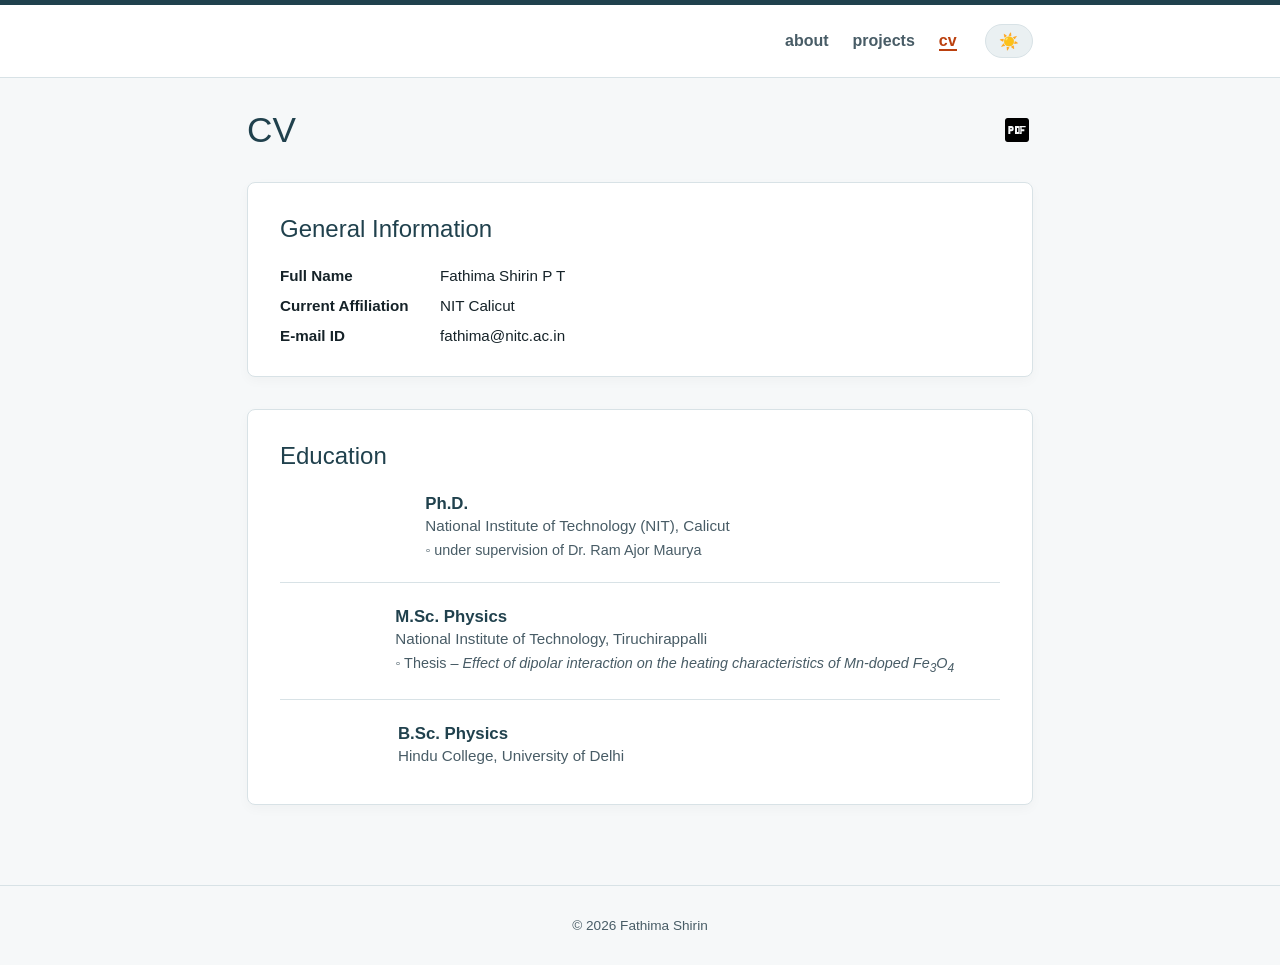
==== cv.html @ 1faa9086 "Update cv.html" ====
<!DOCTYPE html>
<html lang="en">
<head>
    <meta charset="UTF-8">
    <meta name="viewport" content="width=device-width, initial-scale=1.0">
    <title>CV - Fathima Shirin P T</title>
    <link rel="stylesheet" href="style.css?v=4">
    <script src="theme.js"></script>
    <style>
        .cv-header {
            display: flex;
            justify-content: space-between;
            align-items: center;
            margin-bottom: 2rem;
        }

        .cv-header h1 {
            font-size: 2.2rem;
            font-weight: 400;
        }

        .pdf-link {
            display: flex;
            align-items: center;
            text-decoration: none;
            transition: transform 0.2s ease;
        }

        .pdf-link:hover {
            transform: scale(1.1);
        }

        .pdf-icon {
            width: 32px;
            height: 32px;
            fill: var(--accent-color);
        }

        .cv-card {
            background: var(--card-bg);
            border: 1px solid var(--border-color);
            border-radius: 8px;
            padding: 2rem;
            margin-bottom: 2rem;
            box-shadow: 0 4px 12px rgba(0, 0, 0, 0.03);
        }

        .cv-card h2 {
            font-size: 1.5rem;
            font-weight: 400;
            margin-bottom: 1.5rem;
        }

        .info-grid {
            display: grid;
            grid-template-columns: 160px 1fr;
            row-gap: 0.8rem;
            font-size: 0.95rem;
        }

        .info-label {
            font-weight: 700;
        }

        .info-value a {
            color: var(--accent-color);
            text-decoration: none;
        }

        .info-value a:hover {
            text-decoration: underline;
        }

        .edu-item {
            display: flex;
            gap: 2rem;
            padding-bottom: 1.5rem;
            margin-bottom: 1.5rem;
            border-bottom: 1px solid var(--border-color);
        }

        .edu-item:last-child {
            border-bottom: none;
            padding-bottom: 0;
            margin-bottom: 0;
        }

        .date-badge {
            background: var(--badge-bg);
            color: #ffffff;
            font-size: 0.75rem;
            font-weight: 700;
            padding: 0.3rem 0.6rem;
            border-radius: 4px;
            height: fit-content;
            white-space: nowrap;
        }

        .edu-details h3 {
            font-size: 1.05rem;
            font-weight: 700;
            margin-bottom: 0.2rem;
        }

        .edu-details .institution {
            color: var(--text-muted);
            font-size: 0.95rem;
            margin-bottom: 0.5rem;
        }

        .edu-details ul {
            list-style: none;
            color: var(--text-muted);
            font-size: 0.9rem;
        }

        .edu-details li::before {
            content: "◦ ";
        }
    </style>
</head>
<body>

    <header>
        <nav>
            <div class="nav-right">
                <ul class="nav-links">
                    <li><a href="index.html">about</a></li>
                    <li><a href="projects.html">projects</a></li>
                    <li><a href="cv.html" class="active">cv</a></li>
                </ul>
                <button class="theme-toggle" id="themeBtn" onclick="toggleTheme()" aria-label="Toggle theme">☀️</button>
            </div>
        </nav>
    </header>

    <main>
        <div class="cv-header">
            <h1>CV</h1>
            <a href="your-resume.pdf" class="pdf-link" target="_blank" title="Download PDF Resume">
                <svg class="pdf-icon" viewBox="0 0 24 24">
                    <path d="M19 3H5c-1.1 0-2 .9-2 2v14c0 1.1.9 2 2 2h14c1.1 0 2-.9 2-2V5c0-1.1-.9-2-2-2zm-9.5 8.5c0 .8-.7 1.5-1.5 1.5H7v2H5.5V9H8c.8 0 1.5.7 1.5 1.5v1zm5 2c0 .8-.7 1.5-1.5 1.5h-2.5V9H13c.8 0 1.5.7 1.5 1.5v3zm4-3.5h-3v1.5h2v1.5h-2V15h-1.5V9h4.5v1.5zM7 10.5h1v1H7v-1zm5 0h1v3h-1v-3z"/>
                </svg>
            </a>
        </div>

        <!-- General Information Card -->
        <div class="cv-card">
            <h2>General Information</h2>
            <div class="info-grid">
                <div class="info-label">Full Name</div>
                <div class="info-value">Fathima Shirin P T</div>

                <div class="info-label">Current Affiliation</div>
                <div class="info-value">NIT Calicut</div>

                <div class="info-label">E-mail ID</div>
                <div class="info-value"><a href="mailto:fathima_p250546ph@nitc.ac.in">fathima@nitc.ac.in</a></div>
            </div>
        </div>

        <!-- Education Card -->
        <div class="cv-card">
            <h2>Education</h2>
            
            <div class="edu-item">
                <div class="date-badge">2025 - PRESENT</div>
                <div class="edu-details">
                    <h3>Ph.D.</h3>
                    <p class="institution">National Institute of Technology (NIT), Calicut</p>
                    <ul>
                        <li>under supervision of Dr. Ram Ajor Maurya</li>
                    </ul>
                </div>
            </div>

            <div class="edu-item">
                <div class="date-badge">2020 - 2022</div>
                <div class="edu-details">
                    <h3>M.Sc. Physics</h3>
                    <p class="institution">National Institute of Technology, Tiruchirappalli</p>
                    <ul>
                       <li>
    Thesis – <i>Effect of dipolar interaction on the heating characteristics of Mn-doped Fe<sub>3</sub>O<sub>4</sub></i>
</li>
</div>
</div>
                        <div class="edu-item">
    <div class="date-badge">2017 – 2020</div>

    <div class="edu-details">
        <h3>B.Sc. Physics</h3>
        <p class="institution">Hindu College, University of Delhi</p>
    </div>
</div>

                        
                    </ul>
                </div>
            </div>
        </div>
    </main>

    <footer>&copy; 2026 Fathima Shirin</footer>

</body>
</html>
---- style.css ----
/* Color Palette Extracted from Artwork:
   Dark Navy Teal | Deep Petrol Teal | Burnt Rust | Ochre Brown | Vibrant Warm Orange | Light Powder Teal
*/

:root {
    /* LIGHT MODE: Darker, rich shades for high contrast readability */
    --bg-color: #f6f8f9;               /* Clean off-white background */
    --card-bg: #ffffff;               /* Crisp card background */
    --text-primary: #152228;          /* Deep dark slate navy text */
    --text-muted: #485c66;           /* Muted petrol teal text */
    
    --primary-accent: #20414d;       /* Dark petrol teal for headings & primary accents */
    --secondary-accent: #bb400e;     /* Deep burnt rust for buttons, links & borders */
    --highlight: #9c4f10;            /* Warm ochre for secondary elements */

    --border-color: #d8e2e6;          /* Soft slate blue border */
    --card-border: #bb400e;           /* Burnt rust accent border */
    --tag-bg: #eaf0f2;                /* Light powder teal tag background */
}

[data-theme="dark"] {
    /* DARK MODE: Lighter, vibrant shades for contrast on dark backgrounds */
    --bg-color: #0f181c;               /* Deep slate dark canvas */
    --card-bg: #18252c;               /* Dark petrol card background */
    --text-primary: #e6f0f3;          /* Soft light teal text */
    --text-muted: #9bb0b8;           /* Muted sage-blue text */
    
    --primary-accent: #a4c4cc;       /* Soft light powder teal for headings */
    --secondary-accent: #f07826;     /* Vibrant warm orange for active links & buttons */
    --highlight: #d15d19;            /* Bright burnt orange for badges & highlights */

    --border-color: #2a3c45;          /* Muted dark slate border */
    --card-border: #f07826;           /* Orange accent border */
    --tag-bg: #23343c;                /* Dark teal tag background */
}

/* Base Reset & Typography */
* {
    box-sizing: border-box;
    margin: 0;
    padding: 0;
    font-family: -apple-system, BlinkMacSystemFont, "Segoe UI", Roboto, sans-serif;
    transition: background-color 0.25s ease, color 0.25s ease, border-color 0.25s ease;
}

body {
    background-color: var(--bg-color);
    color: var(--text-primary);
    min-height: 100vh;
    display: flex;
    flex-direction: column;
}

/* Header & Navigation */
header {
    background: var(--card-bg);
    border-top: 5px solid var(--primary-accent);
    border-bottom: 1px solid var(--border-color);
}

nav {
    max-width: 850px;
    margin: 0 auto;
    display: flex;
    justify-content: flex-end;
    align-items: center;
    padding: 1.2rem 2rem;
}

.nav-right {
    display: flex;
    align-items: center;
    gap: 1.8rem;
}

.nav-links {
    display: flex;
    list-style: none;
    gap: 1.5rem;
}

.nav-links a {
    text-decoration: none;
    color: var(--text-muted);
    font-size: 1rem;
    font-weight: 600;
    text-transform: lowercase;
}

.nav-links a:hover,
.nav-links a.active {
    color: var(--secondary-accent);
    border-bottom: 2px solid var(--secondary-accent);
}

/* Theme Toggle Button */
.theme-toggle {
    background: var(--tag-bg);
    border: 1px solid var(--border-color);
    color: var(--text-primary);
    padding: 0.4rem 0.8rem;
    border-radius: 20px;
    cursor: pointer;
    font-size: 1rem;
    display: flex;
    align-items: center;
    justify-content: center;
}

/* Layout */
main {
    flex: 1;
    max-width: 850px;
    width: 100%;
    margin: 2rem auto 3rem auto;
    padding: 0 2rem;
}

/* Typography & Links */
h1, h2, h3 {
    color: var(--primary-accent);
}

a {
    color: var(--secondary-accent);
}

/* Cards */
.card, .cv-card, .projects-card {
    background: var(--card-bg);
    border: 1px solid var(--border-color);
    border-left: 4px solid var(--card-border);
    border-radius: 8px;
    padding: 2rem;
    margin-bottom: 2rem;
    box-shadow: 0 4px 12px rgba(0, 0, 0, 0.05);
}

/* Footer */
footer {
    text-align: center;
    padding: 2rem;
    color: var(--text-muted);
    font-size: 0.85rem;
    border-top: 1px solid var(--border-color);
}
/* Footer */
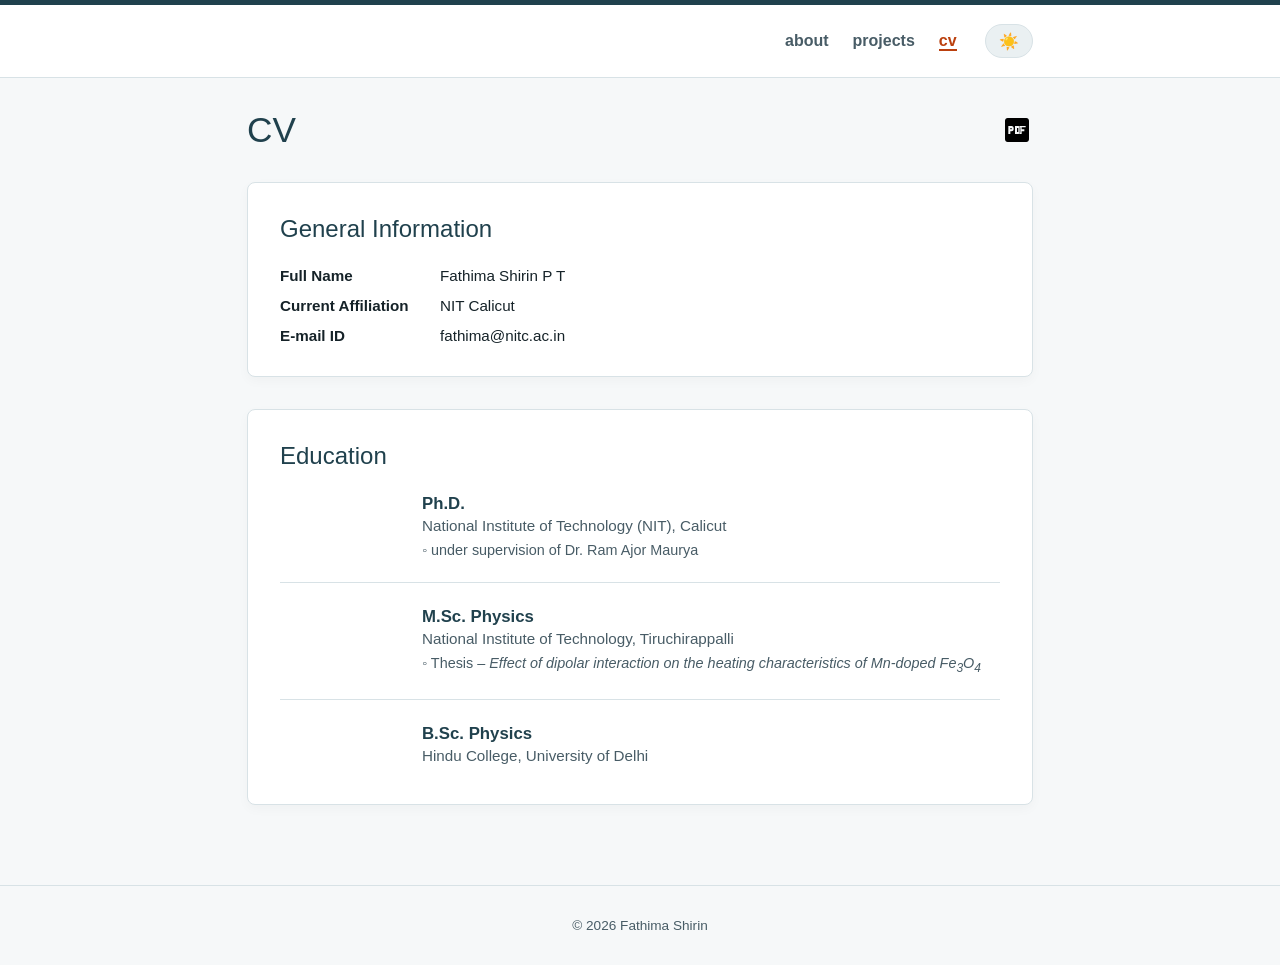
==== commit 99099d3a: "Update cv.html" ====
--- a/cv.html
+++ b/cv.html
@@ -86,15 +86,17 @@
         }
 
         .date-badge {
-            background: var(--badge-bg);
-            color: #ffffff;
-            font-size: 0.75rem;
-            font-weight: 700;
-            padding: 0.3rem 0.6rem;
-            border-radius: 4px;
-            height: fit-content;
-            white-space: nowrap;
-        }
+    background: var(--badge-bg);
+    color: #fff;
+    font-size: 0.75rem;
+    font-weight: 700;
+    padding: 0.35rem 0.7rem;
+    border-radius: 4px;
+    width: 110px;          /* Fixed width */
+    text-align: center;
+    flex-shrink: 0;
+    white-space: nowrap;
+}
 
         .edu-details h3 {
             font-size: 1.05rem;
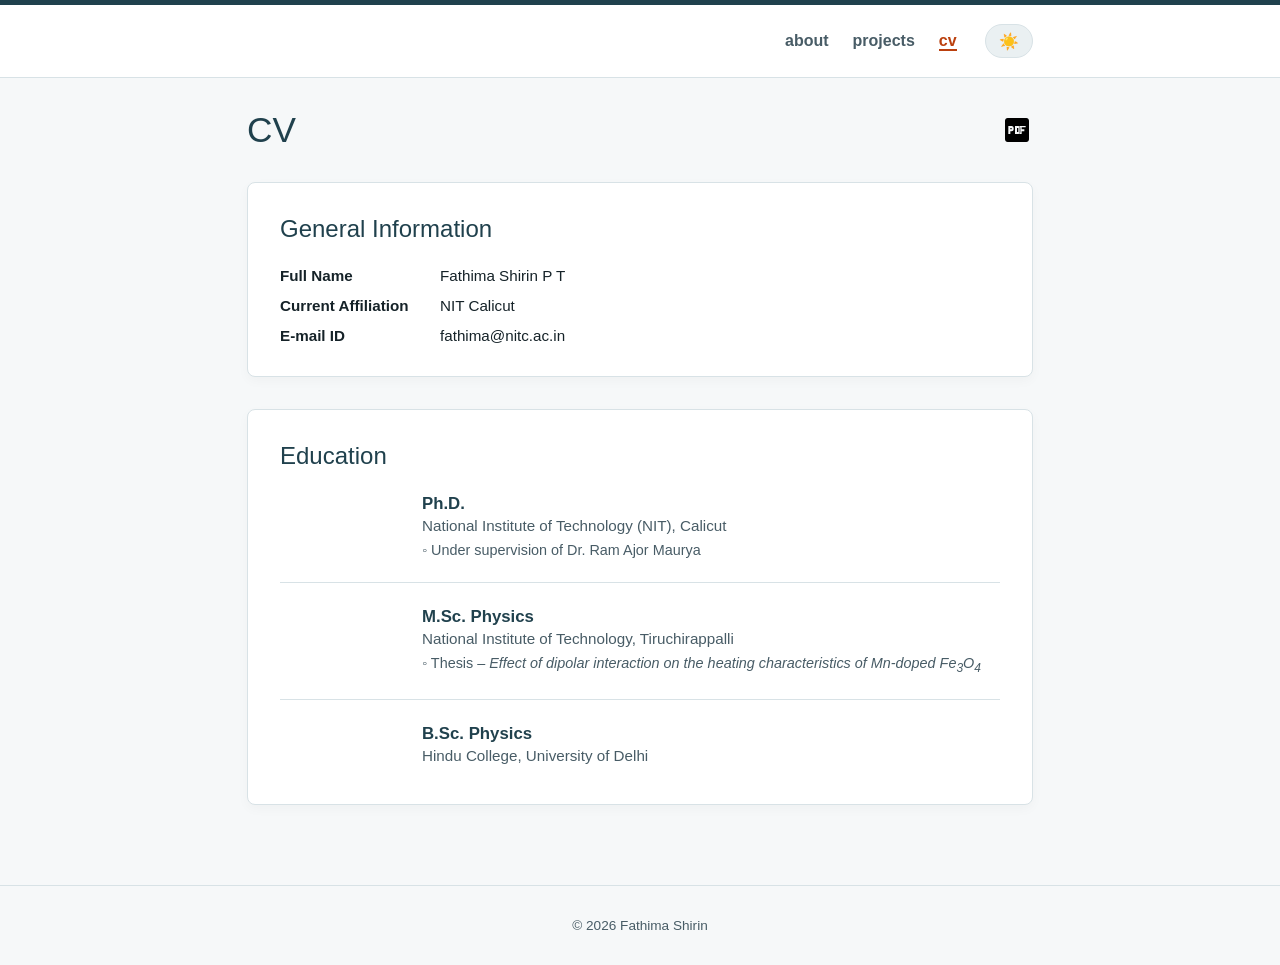
==== commit 757cb9ec: "Update cv.html" ====
--- a/cv.html
+++ b/cv.html
@@ -163,37 +163,43 @@
 
         <!-- Education Card -->
         <div class="cv-card">
-            <h2>Education</h2>
-            
-            <div class="edu-item">
-                <div class="date-badge">2025 - PRESENT</div>
-                <div class="edu-details">
-                    <h3>Ph.D.</h3>
-                    <p class="institution">National Institute of Technology (NIT), Calicut</p>
-                    <ul>
-                        <li>under supervision of Dr. Ram Ajor Maurya</li>
-                    </ul>
-                </div>
-            </div>
-
-            <div class="edu-item">
-                <div class="date-badge">2020 - 2022</div>
-                <div class="edu-details">
-                    <h3>M.Sc. Physics</h3>
-                    <p class="institution">National Institute of Technology, Tiruchirappalli</p>
-                    <ul>
-                       <li>
-    Thesis – <i>Effect of dipolar interaction on the heating characteristics of Mn-doped Fe<sub>3</sub>O<sub>4</sub></i>
-</li>
-</div>
-</div>
-                        <div class="edu-item">
-    <div class="date-badge">2017 – 2020</div>
-
-    <div class="edu-details">
-        <h3>B.Sc. Physics</h3>
-        <p class="institution">Hindu College, University of Delhi</p>
+    <h2>Education</h2>
+
+    <div class="edu-item">
+        <div class="date-badge">2025 – PRESENT</div>
+
+        <div class="edu-details">
+            <h3>Ph.D.</h3>
+            <p class="institution">National Institute of Technology (NIT), Calicut</p>
+            <ul>
+                <li>Under supervision of Dr. Ram Ajor Maurya</li>
+            </ul>
+        </div>
     </div>
+
+    <div class="edu-item">
+        <div class="date-badge">2020 – 2022</div>
+
+        <div class="edu-details">
+            <h3>M.Sc. Physics</h3>
+            <p class="institution">National Institute of Technology, Tiruchirappalli</p>
+            <ul>
+                <li>
+                    Thesis – <i>Effect of dipolar interaction on the heating characteristics of Mn-doped Fe<sub>3</sub>O<sub>4</sub></i>
+                </li>
+            </ul>
+        </div>
+    </div>
+
+    <div class="edu-item">
+        <div class="date-badge">2017 – 2020</div>
+
+        <div class="edu-details">
+            <h3>B.Sc. Physics</h3>
+            <p class="institution">Hindu College, University of Delhi</p>
+        </div>
+    </div>
+
 </div>
 
                         
@@ -207,3 +213,4 @@
 
 </body>
 </html>
+
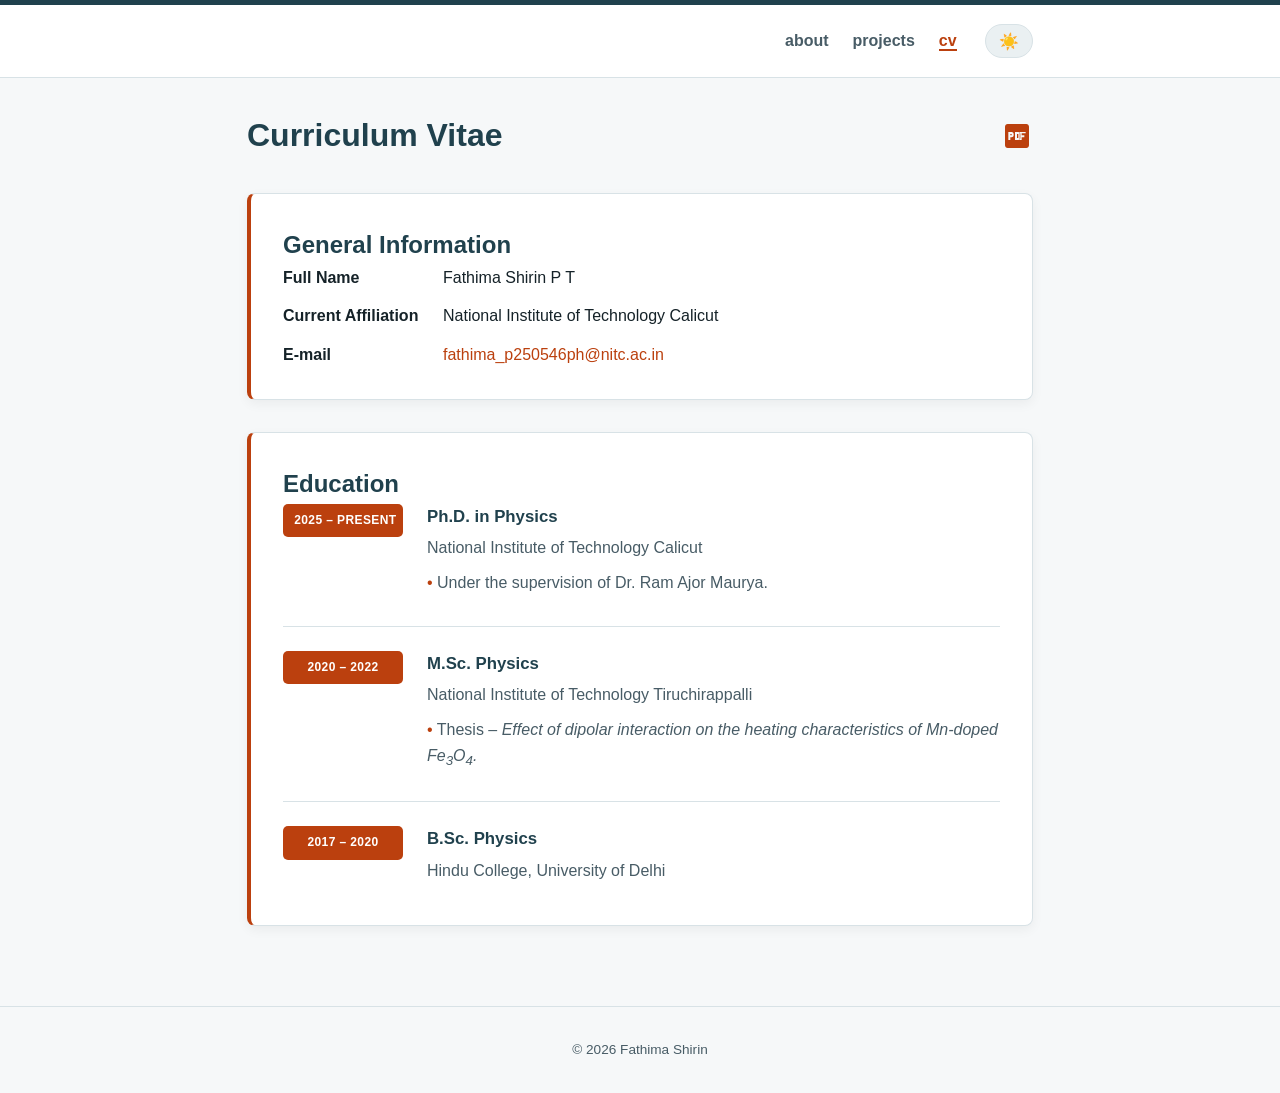
==== commit 947754b1: "Update cv.html" ====
--- a/cv.html
+++ b/cv.html
@@ -4,213 +4,159 @@
     <meta charset="UTF-8">
     <meta name="viewport" content="width=device-width, initial-scale=1.0">
     <title>CV - Fathima Shirin P T</title>
-    <link rel="stylesheet" href="style.css?v=4">
+
+    <link rel="stylesheet" href="style.css?v=5">
     <script src="theme.js"></script>
-    <style>
-        .cv-header {
-            display: flex;
-            justify-content: space-between;
-            align-items: center;
-            margin-bottom: 2rem;
-        }
+</head>
 
-        .cv-header h1 {
-            font-size: 2.2rem;
-            font-weight: 400;
-        }
-
-        .pdf-link {
-            display: flex;
-            align-items: center;
-            text-decoration: none;
-            transition: transform 0.2s ease;
-        }
-
-        .pdf-link:hover {
-            transform: scale(1.1);
-        }
-
-        .pdf-icon {
-            width: 32px;
-            height: 32px;
-            fill: var(--accent-color);
-        }
-
-        .cv-card {
-            background: var(--card-bg);
-            border: 1px solid var(--border-color);
-            border-radius: 8px;
-            padding: 2rem;
-            margin-bottom: 2rem;
-            box-shadow: 0 4px 12px rgba(0, 0, 0, 0.03);
-        }
-
-        .cv-card h2 {
-            font-size: 1.5rem;
-            font-weight: 400;
-            margin-bottom: 1.5rem;
-        }
-
-        .info-grid {
-            display: grid;
-            grid-template-columns: 160px 1fr;
-            row-gap: 0.8rem;
-            font-size: 0.95rem;
-        }
-
-        .info-label {
-            font-weight: 700;
-        }
-
-        .info-value a {
-            color: var(--accent-color);
-            text-decoration: none;
-        }
-
-        .info-value a:hover {
-            text-decoration: underline;
-        }
-
-        .edu-item {
-            display: flex;
-            gap: 2rem;
-            padding-bottom: 1.5rem;
-            margin-bottom: 1.5rem;
-            border-bottom: 1px solid var(--border-color);
-        }
-
-        .edu-item:last-child {
-            border-bottom: none;
-            padding-bottom: 0;
-            margin-bottom: 0;
-        }
-
-        .date-badge {
-    background: var(--badge-bg);
-    color: #fff;
-    font-size: 0.75rem;
-    font-weight: 700;
-    padding: 0.35rem 0.7rem;
-    border-radius: 4px;
-    width: 110px;          /* Fixed width */
-    text-align: center;
-    flex-shrink: 0;
-    white-space: nowrap;
-}
-
-        .edu-details h3 {
-            font-size: 1.05rem;
-            font-weight: 700;
-            margin-bottom: 0.2rem;
-        }
-
-        .edu-details .institution {
-            color: var(--text-muted);
-            font-size: 0.95rem;
-            margin-bottom: 0.5rem;
-        }
-
-        .edu-details ul {
-            list-style: none;
-            color: var(--text-muted);
-            font-size: 0.9rem;
-        }
-
-        .edu-details li::before {
-            content: "◦ ";
-        }
-    </style>
-</head>
 <body>
 
-    <header>
-        <nav>
-            <div class="nav-right">
-                <ul class="nav-links">
-                    <li><a href="index.html">about</a></li>
-                    <li><a href="projects.html">projects</a></li>
-                    <li><a href="cv.html" class="active">cv</a></li>
-                </ul>
-                <button class="theme-toggle" id="themeBtn" onclick="toggleTheme()" aria-label="Toggle theme">☀️</button>
+<header>
+    <nav>
+        <div class="nav-right">
+            <ul class="nav-links">
+                <li><a href="index.html">about</a></li>
+                <li><a href="projects.html">projects</a></li>
+                <li><a href="cv.html" class="active">cv</a></li>
+            </ul>
+
+            <button class="theme-toggle"
+                    id="themeBtn"
+                    onclick="toggleTheme()"
+                    aria-label="Toggle theme">
+                ☀️
+            </button>
+        </div>
+    </nav>
+</header>
+
+<main>
+
+    <!-- Header -->
+    <div class="cv-header">
+        <h1>Curriculum Vitae</h1>
+
+        <a href="your-resume.pdf"
+           class="pdf-link"
+           target="_blank"
+           title="Download PDF">
+
+            <svg class="pdf-icon" viewBox="0 0 24 24">
+                <path d="M19 3H5c-1.1 0-2 .9-2 2v14c0 1.1.9 2 2 2h14c1.1 0 2-.9 2-2V5c0-1.1-.9-2-2-2zm-9.5 8.5c0 .8-.7 1.5-1.5 1.5H7v2H5.5V9H8c.8 0 1.5.7 1.5 1.5v1zm5 2c0 .8-.7 1.5-1.5 1.5h-2.5V9H13c.8 0 1.5.7 1.5 1.5v3zm4-3.5h-3v1.5h2v1.5h-2V15h-1.5V9h4.5v1.5zM7 10.5h1v1H7v-1zm5 0h1v3h-1v-3z"/>
+            </svg>
+
+        </a>
+    </div>
+
+    <!-- General Information -->
+
+    <div class="cv-card">
+
+        <h2>General Information</h2>
+
+        <div class="info-grid">
+
+            <div class="info-label">Full Name</div>
+            <div class="info-value">Fathima Shirin P T</div>
+
+            <div class="info-label">Current Affiliation</div>
+            <div class="info-value">
+                National Institute of Technology Calicut
             </div>
-        </nav>
-    </header>
 
-    <main>
-        <div class="cv-header">
-            <h1>CV</h1>
-            <a href="your-resume.pdf" class="pdf-link" target="_blank" title="Download PDF Resume">
-                <svg class="pdf-icon" viewBox="0 0 24 24">
-                    <path d="M19 3H5c-1.1 0-2 .9-2 2v14c0 1.1.9 2 2 2h14c1.1 0 2-.9 2-2V5c0-1.1-.9-2-2-2zm-9.5 8.5c0 .8-.7 1.5-1.5 1.5H7v2H5.5V9H8c.8 0 1.5.7 1.5 1.5v1zm5 2c0 .8-.7 1.5-1.5 1.5h-2.5V9H13c.8 0 1.5.7 1.5 1.5v3zm4-3.5h-3v1.5h2v1.5h-2V15h-1.5V9h4.5v1.5zM7 10.5h1v1H7v-1zm5 0h1v3h-1v-3z"/>
-                </svg>
-            </a>
+            <div class="info-label">E-mail</div>
+            <div class="info-value">
+                <a href="mailto:fathima_p250546ph@nitc.ac.in">
+                    fathima_p250546ph@nitc.ac.in
+                </a>
+            </div>
+
         </div>
 
-        <!-- General Information Card -->
-        <div class="cv-card">
-            <h2>General Information</h2>
-            <div class="info-grid">
-                <div class="info-label">Full Name</div>
-                <div class="info-value">Fathima Shirin P T</div>
+    </div>
 
-                <div class="info-label">Current Affiliation</div>
-                <div class="info-value">NIT Calicut</div>
+    <!-- Education -->
 
-                <div class="info-label">E-mail ID</div>
-                <div class="info-value"><a href="mailto:fathima_p250546ph@nitc.ac.in">fathima@nitc.ac.in</a></div>
+    <div class="cv-card">
+
+        <h2>Education</h2>
+
+        <div class="edu-item">
+
+            <div class="date-badge">
+                2025 – PRESENT
             </div>
+
+            <div class="edu-details">
+
+                <h3>Ph.D. in Physics</h3>
+
+                <p class="institution">
+                    National Institute of Technology Calicut
+                </p>
+
+                <ul>
+                    <li>Under the supervision of Dr. Ram Ajor Maurya.</li>
+                </ul>
+
+            </div>
+
         </div>
 
-        <!-- Education Card -->
-        <div class="cv-card">
-    <h2>Education</h2>
+        <div class="edu-item">
 
-    <div class="edu-item">
-        <div class="date-badge">2025 – PRESENT</div>
+            <div class="date-badge">
+                2020 – 2022
+            </div>
 
-        <div class="edu-details">
-            <h3>Ph.D.</h3>
-            <p class="institution">National Institute of Technology (NIT), Calicut</p>
-            <ul>
-                <li>Under supervision of Dr. Ram Ajor Maurya</li>
-            </ul>
+            <div class="edu-details">
+
+                <h3>M.Sc. Physics</h3>
+
+                <p class="institution">
+                    National Institute of Technology Tiruchirappalli
+                </p>
+
+                <ul>
+                    <li>
+                        Thesis –
+                        <i>
+                            Effect of dipolar interaction on the heating
+                            characteristics of Mn-doped
+                            Fe<sub>3</sub>O<sub>4</sub>.
+                        </i>
+                    </li>
+                </ul>
+
+            </div>
+
         </div>
+
+        <div class="edu-item">
+
+            <div class="date-badge">
+                2017 – 2020
+            </div>
+
+            <div class="edu-details">
+
+                <h3>B.Sc. Physics</h3>
+
+                <p class="institution">
+                    Hindu College, University of Delhi
+                </p>
+
+            </div>
+
+        </div>
+
     </div>
 
-    <div class="edu-item">
-        <div class="date-badge">2020 – 2022</div>
+</main>
 
-        <div class="edu-details">
-            <h3>M.Sc. Physics</h3>
-            <p class="institution">National Institute of Technology, Tiruchirappalli</p>
-            <ul>
-                <li>
-                    Thesis – <i>Effect of dipolar interaction on the heating characteristics of Mn-doped Fe<sub>3</sub>O<sub>4</sub></i>
-                </li>
-            </ul>
-        </div>
-    </div>
-
-    <div class="edu-item">
-        <div class="date-badge">2017 – 2020</div>
-
-        <div class="edu-details">
-            <h3>B.Sc. Physics</h3>
-            <p class="institution">Hindu College, University of Delhi</p>
-        </div>
-    </div>
-
-</div>
-
-                        
-                    </ul>
-                </div>
-            </div>
-        </div>
-    </main>
-
-    <footer>&copy; 2026 Fathima Shirin</footer>
+<footer>
+    &copy; 2026 Fathima Shirin
+</footer>
 
 </body>
 </html>
-
--- a/style.css
+++ b/style.css
@@ -3,55 +3,72 @@
 */
 
 :root {
-    /* LIGHT MODE: Darker, rich shades for high contrast readability */
-    --bg-color: #f6f8f9;               /* Clean off-white background */
-    --card-bg: #ffffff;               /* Crisp card background */
-    --text-primary: #152228;          /* Deep dark slate navy text */
-    --text-muted: #485c66;           /* Muted petrol teal text */
-    
-    --primary-accent: #20414d;       /* Dark petrol teal for headings & primary accents */
-    --secondary-accent: #bb400e;     /* Deep burnt rust for buttons, links & borders */
-    --highlight: #9c4f10;            /* Warm ochre for secondary elements */
-
-    --border-color: #d8e2e6;          /* Soft slate blue border */
-    --card-border: #bb400e;           /* Burnt rust accent border */
-    --tag-bg: #eaf0f2;                /* Light powder teal tag background */
+    /* LIGHT MODE */
+    --bg-color: #f6f8f9;
+    --card-bg: #ffffff;
+    --text-primary: #152228;
+    --text-muted: #485c66;
+
+    --primary-accent: #20414d;
+    --secondary-accent: #bb400e;
+    --highlight: #9c4f10;
+
+    --border-color: #d8e2e6;
+    --card-border: #bb400e;
+    --tag-bg: #eaf0f2;
+
+    /* Added for CV */
+    --badge-bg: #bb400e;
+    --accent-color: #bb400e;
 }
 
 [data-theme="dark"] {
-    /* DARK MODE: Lighter, vibrant shades for contrast on dark backgrounds */
-    --bg-color: #0f181c;               /* Deep slate dark canvas */
-    --card-bg: #18252c;               /* Dark petrol card background */
-    --text-primary: #e6f0f3;          /* Soft light teal text */
-    --text-muted: #9bb0b8;           /* Muted sage-blue text */
-    
-    --primary-accent: #a4c4cc;       /* Soft light powder teal for headings */
-    --secondary-accent: #f07826;     /* Vibrant warm orange for active links & buttons */
-    --highlight: #d15d19;            /* Bright burnt orange for badges & highlights */
-
-    --border-color: #2a3c45;          /* Muted dark slate border */
-    --card-border: #f07826;           /* Orange accent border */
-    --tag-bg: #23343c;                /* Dark teal tag background */
-}
-
-/* Base Reset & Typography */
+    /* DARK MODE */
+    --bg-color: #0f181c;
+    --card-bg: #18252c;
+    --text-primary: #e6f0f3;
+    --text-muted: #9bb0b8;
+
+    --primary-accent: #a4c4cc;
+    --secondary-accent: #f07826;
+    --highlight: #d15d19;
+
+    --border-color: #2a3c45;
+    --card-border: #f07826;
+    --tag-bg: #23343c;
+
+    /* Added for CV */
+    --badge-bg: #f07826;
+    --accent-color: #f07826;
+}
+
+/* ===========================
+   Base Reset & Typography
+=========================== */
+
 * {
     box-sizing: border-box;
     margin: 0;
     padding: 0;
     font-family: -apple-system, BlinkMacSystemFont, "Segoe UI", Roboto, sans-serif;
-    transition: background-color 0.25s ease, color 0.25s ease, border-color 0.25s ease;
+    transition: background-color 0.25s ease,
+                color 0.25s ease,
+                border-color 0.25s ease;
 }
 
 body {
-    background-color: var(--bg-color);
+    background: var(--bg-color);
     color: var(--text-primary);
     min-height: 100vh;
     display: flex;
     flex-direction: column;
-}
-
-/* Header & Navigation */
+    line-height: 1.6;
+}
+
+/* ===========================
+   Header & Navigation
+=========================== */
+
 header {
     background: var(--card-bg);
     border-top: 5px solid var(--primary-accent);
@@ -93,7 +110,10 @@
     border-bottom: 2px solid var(--secondary-accent);
 }
 
-/* Theme Toggle Button */
+/* ===========================
+   Theme Toggle
+=========================== */
+
 .theme-toggle {
     background: var(--tag-bg);
     border: 1px solid var(--border-color);
@@ -102,22 +122,27 @@
     border-radius: 20px;
     cursor: pointer;
     font-size: 1rem;
-    display: flex;
-    align-items: center;
-    justify-content: center;
-}
-
-/* Layout */
+}
+
+/* ===========================
+   Layout
+=========================== */
+
 main {
     flex: 1;
     max-width: 850px;
     width: 100%;
-    margin: 2rem auto 3rem auto;
+    margin: 2rem auto 3rem;
     padding: 0 2rem;
 }
 
-/* Typography & Links */
-h1, h2, h3 {
+/* ===========================
+   Typography
+=========================== */
+
+h1,
+h2,
+h3 {
     color: var(--primary-accent);
 }
 
@@ -125,18 +150,133 @@
     color: var(--secondary-accent);
 }
 
-/* Cards */
-.card, .cv-card, .projects-card {
+/* ===========================
+   Cards
+=========================== */
+
+.card,
+.cv-card,
+.projects-card {
     background: var(--card-bg);
     border: 1px solid var(--border-color);
     border-left: 4px solid var(--card-border);
     border-radius: 8px;
     padding: 2rem;
     margin-bottom: 2rem;
-    box-shadow: 0 4px 12px rgba(0, 0, 0, 0.05);
-}
-
-/* Footer */
+    box-shadow: 0 4px 12px rgba(0,0,0,0.05);
+}
+
+/* ===========================
+   CV Page
+=========================== */
+
+.cv-header {
+    display: flex;
+    justify-content: space-between;
+    align-items: center;
+    margin-bottom: 2rem;
+}
+
+.pdf-link {
+    text-decoration: none;
+    display: flex;
+    align-items: center;
+    transition: transform 0.2s ease;
+}
+
+.pdf-link:hover {
+    transform: scale(1.1);
+}
+
+.pdf-icon {
+    width: 32px;
+    height: 32px;
+    fill: var(--accent-color);
+}
+
+.info-grid {
+    display: grid;
+    grid-template-columns: 160px 1fr;
+    row-gap: 0.8rem;
+}
+
+.info-label {
+    font-weight: 700;
+}
+
+.info-value a {
+    color: var(--secondary-accent);
+    text-decoration: none;
+}
+
+.info-value a:hover {
+    text-decoration: underline;
+}
+
+/* ===========================
+   Education
+=========================== */
+
+.edu-item {
+    display: flex;
+    align-items: flex-start;
+    gap: 1.5rem;
+    padding-bottom: 1.5rem;
+    margin-bottom: 1.5rem;
+    border-bottom: 1px solid var(--border-color);
+}
+
+.edu-item:last-child {
+    border-bottom: none;
+    margin-bottom: 0;
+    padding-bottom: 0;
+}
+
+.date-badge {
+    width: 120px;
+    flex-shrink: 0;
+
+    background: var(--badge-bg);
+    color: white;
+
+    padding: 0.45rem 0.7rem;
+    border-radius: 5px;
+
+    text-align: center;
+    font-size: 0.75rem;
+    font-weight: 700;
+    letter-spacing: 0.4px;
+    white-space: nowrap;
+}
+
+.edu-details h3 {
+    font-size: 1.05rem;
+    margin-bottom: 0.3rem;
+}
+
+.institution {
+    color: var(--text-muted);
+    margin-bottom: 0.6rem;
+}
+
+.edu-details ul {
+    list-style: none;
+    color: var(--text-muted);
+}
+
+.edu-details li {
+    margin-bottom: 0.35rem;
+}
+
+.edu-details li::before {
+    content: "• ";
+    color: var(--secondary-accent);
+}
+
+/* ===========================
+   Footer
+=========================== */
+
 footer {
     text-align: center;
     padding: 2rem;
@@ -144,4 +284,34 @@
     font-size: 0.85rem;
     border-top: 1px solid var(--border-color);
 }
-/* Footer */
+
+/* ===========================
+   Responsive
+=========================== */
+
+@media (max-width: 700px) {
+
+    nav,
+    main {
+        padding-left: 1rem;
+        padding-right: 1rem;
+    }
+
+    .edu-item {
+        flex-direction: column;
+        gap: 0.8rem;
+    }
+
+    .date-badge {
+        width: fit-content;
+    }
+
+    .info-grid {
+        grid-template-columns: 1fr;
+        row-gap: 0.5rem;
+    }
+
+    .info-label {
+        margin-top: 0.5rem;
+    }
+}
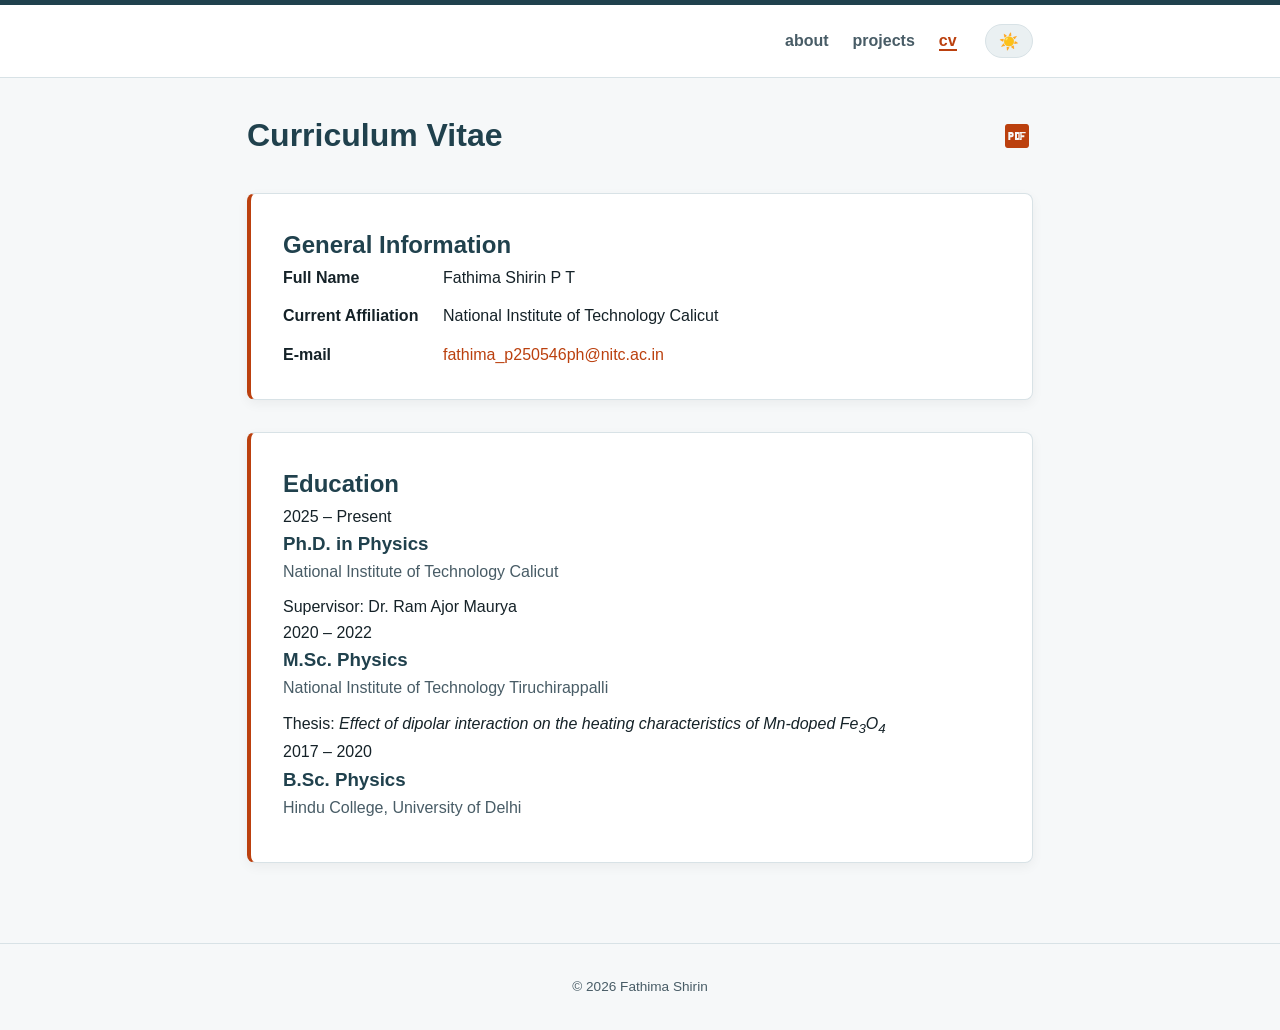
==== commit 24bceae1: "Update cv.html" ====
--- a/cv.html
+++ b/cv.html
@@ -77,81 +77,52 @@
 
     <!-- Education -->
 
-    <div class="cv-card">
+   <div class="cv-card">
+    <h2>Education</h2>
 
-        <h2>Education</h2>
+    <div class="timeline-item">
+        <div class="timeline-date">2025 – Present</div>
 
-        <div class="edu-item">
-
-            <div class="date-badge">
-                2025 – PRESENT
-            </div>
-
-            <div class="edu-details">
-
-                <h3>Ph.D. in Physics</h3>
-
-                <p class="institution">
-                    National Institute of Technology Calicut
-                </p>
-
-                <ul>
-                    <li>Under the supervision of Dr. Ram Ajor Maurya.</li>
-                </ul>
-
-            </div>
-
+        <div class="timeline-content">
+            <h3>Ph.D. in Physics</h3>
+            <p class="institution">
+                National Institute of Technology Calicut
+            </p>
+            <p>Supervisor: Dr. Ram Ajor Maurya</p>
         </div>
-
-        <div class="edu-item">
-
-            <div class="date-badge">
-                2020 – 2022
-            </div>
-
-            <div class="edu-details">
-
-                <h3>M.Sc. Physics</h3>
-
-                <p class="institution">
-                    National Institute of Technology Tiruchirappalli
-                </p>
-
-                <ul>
-                    <li>
-                        Thesis –
-                        <i>
-                            Effect of dipolar interaction on the heating
-                            characteristics of Mn-doped
-                            Fe<sub>3</sub>O<sub>4</sub>.
-                        </i>
-                    </li>
-                </ul>
-
-            </div>
-
-        </div>
-
-        <div class="edu-item">
-
-            <div class="date-badge">
-                2017 – 2020
-            </div>
-
-            <div class="edu-details">
-
-                <h3>B.Sc. Physics</h3>
-
-                <p class="institution">
-                    Hindu College, University of Delhi
-                </p>
-
-            </div>
-
-        </div>
-
     </div>
 
+    <div class="timeline-item">
+        <div class="timeline-date">2020 – 2022</div>
+
+        <div class="timeline-content">
+            <h3>M.Sc. Physics</h3>
+            <p class="institution">
+                National Institute of Technology Tiruchirappalli
+            </p>
+            <p>
+                Thesis:
+                <i>
+                    Effect of dipolar interaction on the heating
+                    characteristics of Mn-doped
+                    Fe<sub>3</sub>O<sub>4</sub>
+                </i>
+            </p>
+        </div>
+    </div>
+
+    <div class="timeline-item">
+        <div class="timeline-date">2017 – 2020</div>
+
+        <div class="timeline-content">
+            <h3>B.Sc. Physics</h3>
+            <p class="institution">
+                Hindu College, University of Delhi
+            </p>
+        </div>
+    </div>
+
+</div>
 </main>
 
 <footer>
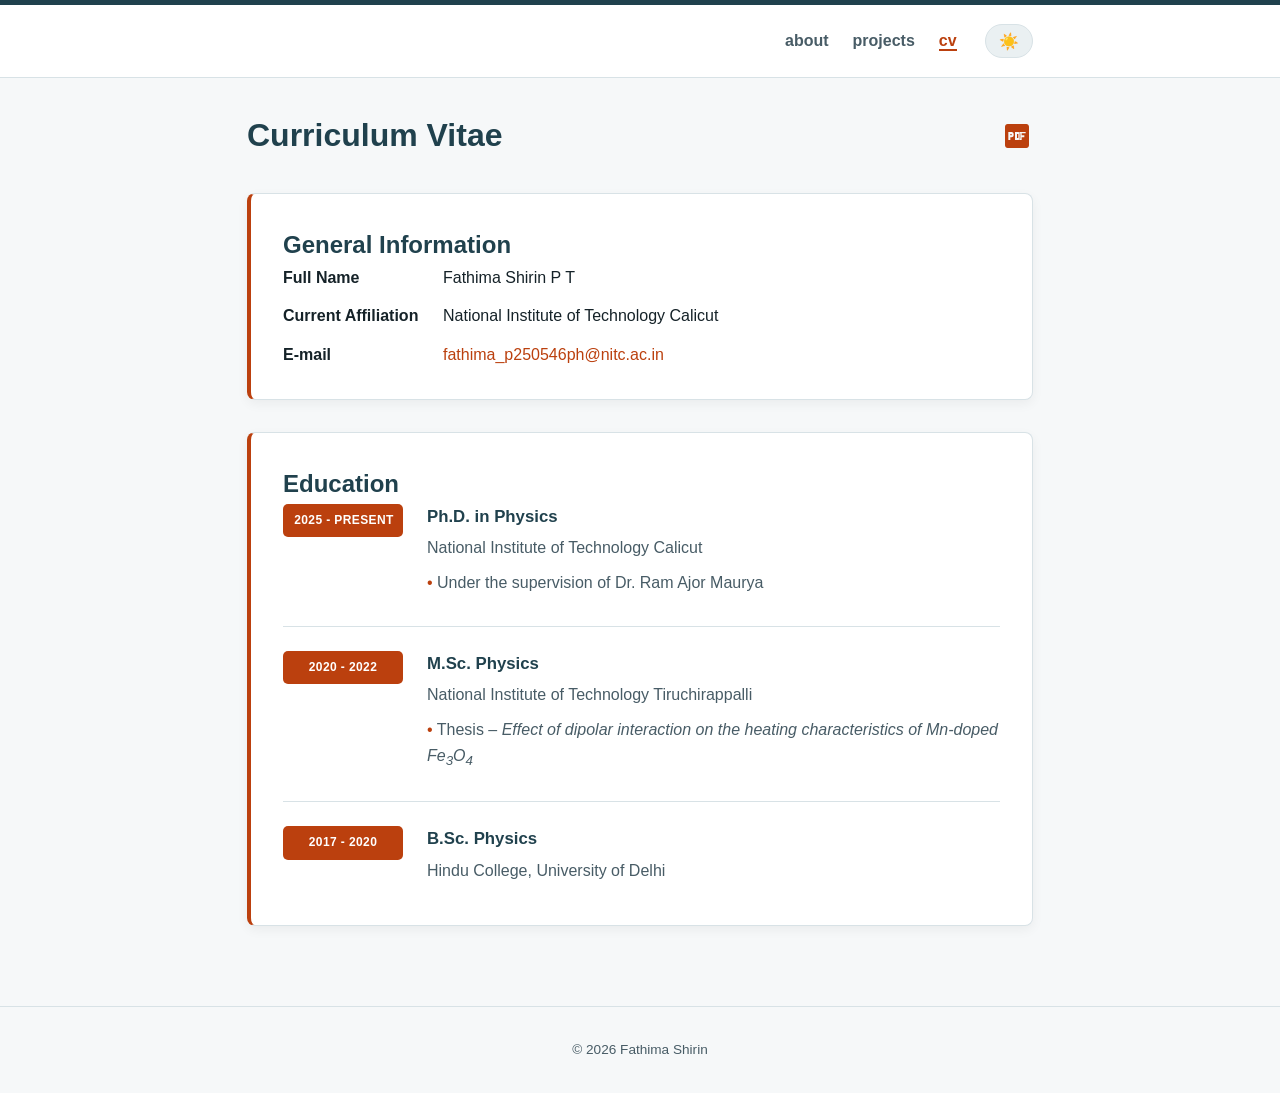
==== commit 3da1c94c: "Update cv.html" ====
--- a/cv.html
+++ b/cv.html
@@ -80,47 +80,55 @@
    <div class="cv-card">
     <h2>Education</h2>
 
-    <div class="timeline-item">
-        <div class="timeline-date">2025 – Present</div>
+    <div class="edu-item">
+        <div class="date-badge">2025 - PRESENT</div>
 
-        <div class="timeline-content">
+        <div class="edu-details">
             <h3>Ph.D. in Physics</h3>
             <p class="institution">
                 National Institute of Technology Calicut
             </p>
-            <p>Supervisor: Dr. Ram Ajor Maurya</p>
+
+            <ul>
+                <li>Under the supervision of Dr. Ram Ajor Maurya</li>
+            </ul>
         </div>
     </div>
 
-    <div class="timeline-item">
-        <div class="timeline-date">2020 – 2022</div>
+    <div class="edu-item">
+        <div class="date-badge">2020 - 2022</div>
 
-        <div class="timeline-content">
+        <div class="edu-details">
             <h3>M.Sc. Physics</h3>
+
             <p class="institution">
                 National Institute of Technology Tiruchirappalli
             </p>
-            <p>
-                Thesis:
-                <i>
-                    Effect of dipolar interaction on the heating
-                    characteristics of Mn-doped
-                    Fe<sub>3</sub>O<sub>4</sub>
-                </i>
-            </p>
+
+            <ul>
+                <li>
+                    Thesis –
+                    <i>
+                        Effect of dipolar interaction on the heating characteristics
+                        of Mn-doped Fe<sub>3</sub>O<sub>4</sub>
+                    </i>
+                </li>
+            </ul>
         </div>
     </div>
 
-    <div class="timeline-item">
-        <div class="timeline-date">2017 – 2020</div>
+    <div class="edu-item">
+        <div class="date-badge">2017 - 2020</div>
 
-        <div class="timeline-content">
+        <div class="edu-details">
             <h3>B.Sc. Physics</h3>
+
             <p class="institution">
                 Hindu College, University of Delhi
             </p>
         </div>
     </div>
+</div>
 
 </div>
 </main>
